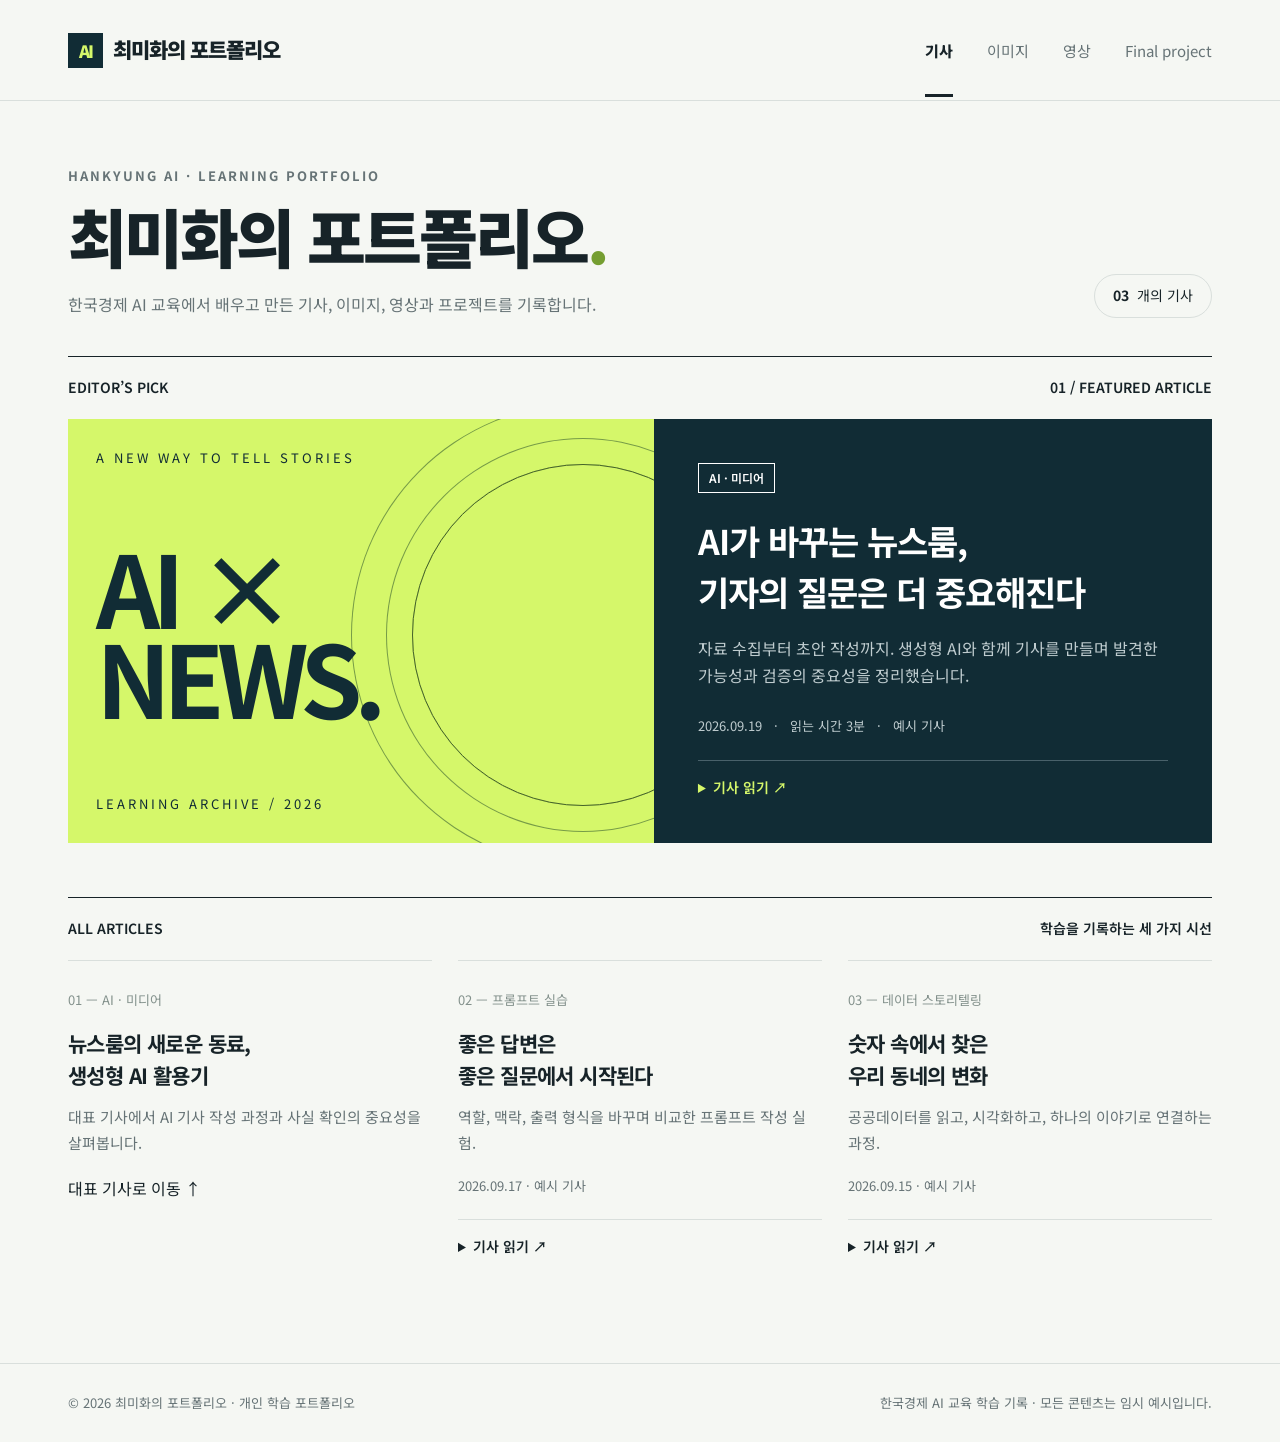
==== index.html @ 6d5ea94c "Add files via upload" ====
<!DOCTYPE html><html lang="ko"><head><meta charset="UTF-8"><meta name="viewport" content="width=device-width, initial-scale=1"><meta name="description" content="한국경제 AI 교육 포트폴리오 — 기사 학습 기록"><title>최미화의 포트폴리오</title><link rel="icon" type="image/svg+xml" href="data:image/svg+xml,%3Csvg xmlns='http://www.w3.org/2000/svg' viewBox='0 0 32 32'%3E%3Crect width='32' height='32' rx='6' fill='%23112c35'/%3E%3Ctext x='5' y='23' font-family='sans-serif' font-size='20' font-weight='bold' fill='%23d5f76a'%3EA%3C/text%3E%3C/svg%3E"><link rel="stylesheet" href="style.css"></head><body><a class="skip" href="#main">본문 바로가기</a><header><div class="wrap head"><a class="brand" href="index.html"><span>AI</span>최미화의 포트폴리오</a><nav aria-label="주요 메뉴"><a href="article.html" aria-current="page">기사</a><a href="image.html">이미지</a><a href="video.html">영상</a><a href="final.html">Final project</a></nav></div></header><main id="main" class="wrap"><section class="intro"><div><div class="eyebrow">HANKYUNG AI · LEARNING PORTFOLIO</div><h1>최미화의 포트폴리오<span style="color:#759e31">.</span></h1><p>한국경제 AI 교육에서 배우고 만든 기사, 이미지, 영상과 프로젝트를 기록합니다.</p></div><div class="count"><b>03</b>개의 기사</div></section><div class="sectionline"><span>EDITOR’S PICK</span><span>01 / FEATURED ARTICLE</span></div><section class="feature"><div class="art" role="img" aria-label="AI와 뉴스의 만남을 표현한 라임색 타이포그래피"><span class="small">A NEW WAY TO TELL STORIES</span><strong>AI ×<br>NEWS.</strong><span class="small">LEARNING ARCHIVE / 2026</span></div><div class="feature-copy"><span class="tag">AI · 미디어</span><h2>AI가 바꾸는 뉴스룸,<br>기자의 질문은 더 중요해진다</h2><p>자료 수집부터 초안 작성까지. 생성형 AI와 함께 기사를 만들며 발견한 가능성과 검증의 중요성을 정리했습니다.</p><div class="meta">2026.09.19 &nbsp; · &nbsp; 읽는 시간 3분 &nbsp; · &nbsp; 예시 기사</div><details><summary>기사 읽기 ↗</summary><p>생성형 AI는 방대한 자료에서 핵심을 찾고 다양한 문장 구조를 제안하는 데 도움을 준다. 교육 실습에서는 같은 자료를 바탕으로 질문을 바꿔가며 기사 초안을 비교했다.</p><p>구체적인 독자와 주제를 제시할수록 초안의 방향은 선명해졌다. 하지만 자연스러운 문장이 곧 정확한 사실을 의미하지는 않았다. 숫자와 인용, 출처는 원문을 확인하는 과정이 필요했다.</p><p>이번 실습의 결론은 단순하다. AI를 활용할수록 무엇을 묻고 무엇을 검증할지 판단하는 사람의 역할이 중요해진다.</p></details></div></section><div class="sectionline"><span>ALL ARTICLES</span><span>학습을 기록하는 세 가지 시선</span></div><div class="grid"><article class="article-card"><span class="num">01 — AI · 미디어</span><h3>뉴스룸의 새로운 동료,<br>생성형 AI 활용기</h3><p>대표 기사에서 AI 기사 작성 과정과 사실 확인의 중요성을 살펴봅니다.</p><a href="#main">대표 기사로 이동 ↑</a></article><article class="article-card"><span class="num">02 — 프롬프트 실습</span><h3>좋은 답변은<br>좋은 질문에서 시작된다</h3><p>역할, 맥락, 출력 형식을 바꾸며 비교한 프롬프트 작성 실험.</p><div class="meta">2026.09.17 · 예시 기사</div><details><summary>기사 읽기 ↗</summary><p>“기사를 써줘”라는 요청에 독자와 분량, 참고 자료를 더해 보았다. 구체적인 조건을 전달하자 결과를 비교하고 수정하기 쉬워졌다. 초안을 검토한 뒤 추가 질문으로 내용을 다듬는 방식도 효과적이었다.</p></details></article><article class="article-card"><span class="num">03 — 데이터 스토리텔링</span><h3>숫자 속에서 찾은<br>우리 동네의 변화</h3><p>공공데이터를 읽고, 시각화하고, 하나의 이야기로 연결하는 과정.</p><div class="meta">2026.09.15 · 예시 기사</div><details><summary>기사 읽기 ↗</summary><p>지역별 변화 추이를 비교하는 가상의 데이터 기사 기획이다. 데이터를 해석하기 전 기준 연도와 단위, 누락 값을 확인하고, 그래프가 전달하는 메시지와 한계를 함께 설명하는 연습을 담았다.</p></details></article></div></main><footer><div class="wrap foot"><span>© 2026 최미화의 포트폴리오 · 개인 학습 포트폴리오</span><span>한국경제 AI 교육 학습 기록 · 모든 콘텐츠는 임시 예시입니다.</span></div></footer></body></html>
---- style.css ----
@import url('https://fonts.googleapis.com/css2?family=Noto+Sans+KR:wght@400;500;600;700;800;900&display=swap');
:root{--ink:#172328;--muted:#667376;--line:#d9dfdc;--paper:#f5f7f3;--lime:#d5f76a;--navy:#112c35}*{box-sizing:border-box}body{margin:0;background:var(--paper);color:var(--ink);font-family:'Noto Sans KR',sans-serif;font-size:16px;line-height:1.7}a{color:inherit;text-decoration:none}button{font:inherit}a:focus-visible,summary:focus-visible{outline:3px solid #638521;outline-offset:6px}.wrap{max-width:1240px;margin:auto;padding:0 48px}header{border-bottom:1px solid var(--line)}.head{min-height:100px;display:flex;justify-content:space-between;align-items:center;gap:30px}.brand{font-size:21px;font-weight:900;letter-spacing:-1px}.brand span{display:inline-grid;place-items:center;width:35px;height:35px;background:var(--navy);color:var(--lime);margin-right:10px;font-size:17px;letter-spacing:-2px}nav{display:flex;gap:34px}nav a{padding:35px 0 30px;color:var(--muted);font-size:15px}nav a[aria-current]{color:var(--ink);font-weight:800;border-bottom:3px solid var(--ink)}.intro{padding:64px 0 38px;display:flex;justify-content:space-between;align-items:end;gap:24px}.eyebrow{font-size:13px;letter-spacing:2px;font-weight:700;text-transform:uppercase;color:var(--muted)}h1{font-size:64px;line-height:1.15;letter-spacing:-3px;margin:12px 0 18px;font-weight:900}h2,h3,p{margin:0}h2{font-size:29px;line-height:1.5;letter-spacing:-1px}h3{font-size:21px;line-height:1.5;letter-spacing:-.6px}.intro p{color:var(--muted)}.count{white-space:nowrap;font-size:14px;border:1px solid var(--line);border-radius:30px;padding:9px 18px}.count b{margin-right:8px}.sectionline{display:flex;justify-content:space-between;border-top:1px solid var(--ink);padding:19px 0;font-size:14px;font-weight:600}.feature{display:grid;grid-template-columns:1.05fr 1fr;background:var(--navy);color:white;margin-bottom:54px}.feature-copy{padding:44px}.tag{display:inline-block;padding:4px 10px;font-size:12px;font-weight:600;border:1px solid currentColor;margin-bottom:22px}.feature h2{font-size:34px}.feature p{color:#bfcccf;margin:18px 0 26px}.meta{font-size:13px;color:var(--muted)}.feature .meta{color:#bfcccf}.art{min-height:320px;position:relative;overflow:hidden;background:#d5f76a;display:flex;flex-direction:column;justify-content:space-between;padding:28px;color:var(--navy)}.art strong{font-size:100px;line-height:.9;letter-spacing:-8px;z-index:1}.art .small{font-size:13px;letter-spacing:3px}.art:after{content:'';position:absolute;width:340px;height:340px;border:1px solid #446229;border-radius:50%;right:-100px;top:45px;box-shadow:0 0 0 25px #d5f76a,0 0 0 26px #769b47,0 0 0 60px #d5f76a,0 0 0 61px #769b47}.grid{display:grid;grid-template-columns:repeat(3,1fr);gap:26px}.article-card{padding:24px 0;border-top:1px solid var(--line)}.article-card .num{color:#83918c;font-size:13px}.article-card h3{margin:16px 0 13px}.article-card p{font-size:15px;color:var(--muted);margin-bottom:20px}details{margin-top:22px;border-top:1px solid var(--line);padding-top:15px}summary{cursor:pointer;font-size:14px;font-weight:600}details p{margin-top:16px!important}.feature details{border-color:#49616a}.feature summary{color:var(--lime)}footer{margin-top:80px;padding:28px 0;border-top:1px solid var(--line);font-size:13px;color:var(--muted)}.foot{display:flex;justify-content:space-between;gap:20px}.gallery{display:grid;grid-template-columns:repeat(2,1fr);gap:38px 28px}.gallery figure{margin:0}.visual{height:340px;overflow:hidden;position:relative}.v1{background:radial-gradient(ellipse at 35% 70%,#d4ff7a 0,transparent 44%),radial-gradient(ellipse at 80% 20%,#8da2fb 0,transparent 55%),#24483c}.v2{background:repeating-radial-gradient(ellipse at 100% 100%,#142e39 0 18px,#e2f4b2 19px 20px,#142e39 21px 38px)}.v3{background:linear-gradient(125deg,#f79961 0%,#facac0 35%,#a6bafa 65%,#314b6d 100%)}.v4{background:conic-gradient(from 45deg at 50% 50%,#172e37 0 25%,#d5f76a 0 50%,#e9eee3 0 75%,#97afa0 0)}.visual span{position:absolute;left:22px;top:20px;font-size:12px;letter-spacing:2px;background:#ffffffdb;padding:4px 10px}.gallery figcaption{padding-top:17px;display:flex;justify-content:space-between;gap:15px}.gallery figcaption p{font-size:14px;color:var(--muted);margin-top:5px}.note{font-size:14px;color:var(--muted);padding:16px 0 30px}.screen{background:#132a33;min-height:350px;display:grid;place-items:center;text-align:center;color:#eef4e7;padding:36px}.screen .screen-title{font-size:46px;letter-spacing:-2px;font-weight:800;line-height:1.3}.screen .screen-title em{font-style:normal;color:var(--lime)}.screen .label{font-size:12px;letter-spacing:3px;margin-bottom:25px}.screen .badge{display:inline-block;font-size:13px;border:1px solid #52666c;border-radius:24px;padding:5px 14px;margin-top:25px}.video-layout{display:grid;grid-template-columns:1.6fr 1fr;gap:36px}.video-main h2{margin:24px 0 12px}.video-main p{color:var(--muted)}.playlist{border-top:1px solid var(--ink)}.episode{padding:23px 0;border-bottom:1px solid var(--line);display:grid;grid-template-columns:35px 1fr;gap:15px}.episode>span{font-size:13px;color:var(--muted)}.episode h3{font-size:18px}.episode p{font-size:14px;color:var(--muted);margin:8px 0}.project-banner{padding:48px;background:var(--navy);color:white;display:grid;grid-template-columns:1.3fr 1fr;gap:50px}.project-banner h2{font-size:42px;line-height:1.35;margin-bottom:23px}.project-banner p{color:#c2d0d2}.project-diagram{display:flex;flex-direction:column;justify-content:center;gap:12px}.step{padding:15px 20px;border:1px solid #526870;display:flex;gap:25px;align-items:center}.step:last-child{background:var(--lime);color:var(--navy);border-color:var(--lime)}.step span{font-size:12px;opacity:.7}.project-info{display:grid;grid-template-columns:repeat(3,1fr);border-bottom:1px solid var(--line);padding:24px 0;gap:24px}.project-info span{display:block;font-size:13px;color:var(--muted);margin-bottom:6px}.project-sections{display:grid;grid-template-columns:1fr 2fr;gap:40px;padding:38px 0;border-bottom:1px solid var(--line)}.project-sections p{color:var(--muted)}.project-sections ol{margin:0;padding-left:24px}.project-sections li{padding-bottom:12px}.pill{font-size:13px;padding:6px 12px;background:#e7ede1;display:inline-block;margin:4px 5px 0 0}.skip{position:absolute;left:15px;top:-100px;background:white;padding:10px;z-index:10}.skip:focus{top:10px}@media(max-width:800px){.wrap{padding:0 24px}.head{flex-direction:column;align-items:start;gap:10px;padding-top:23px}nav{width:100%;justify-content:space-between;gap:10px}nav a{padding:12px 0 17px;font-size:14px}.intro{padding:42px 0 28px}h1{font-size:46px}.feature,.video-layout,.project-banner{grid-template-columns:1fr}.feature-copy{padding:28px}.feature h2{font-size:28px}.art{min-height:260px}.grid{grid-template-columns:1fr}.gallery{gap:28px 18px}.visual{height:260px}.project-banner{padding:28px;gap:25px}.project-banner h2{font-size:32px}.project-sections{grid-template-columns:1fr;gap:20px}.screen .screen-title{font-size:37px}}@media(max-width:480px){.intro{display:block}.count{display:inline-block;margin-top:20px}.gallery{grid-template-columns:1fr}.visual{height:310px}.foot{flex-direction:column;gap:4px}.project-info{grid-template-columns:1fr;gap:16px}h1{font-size:40px}.intro p{font-size:15px}.brand{font-size:19px}}
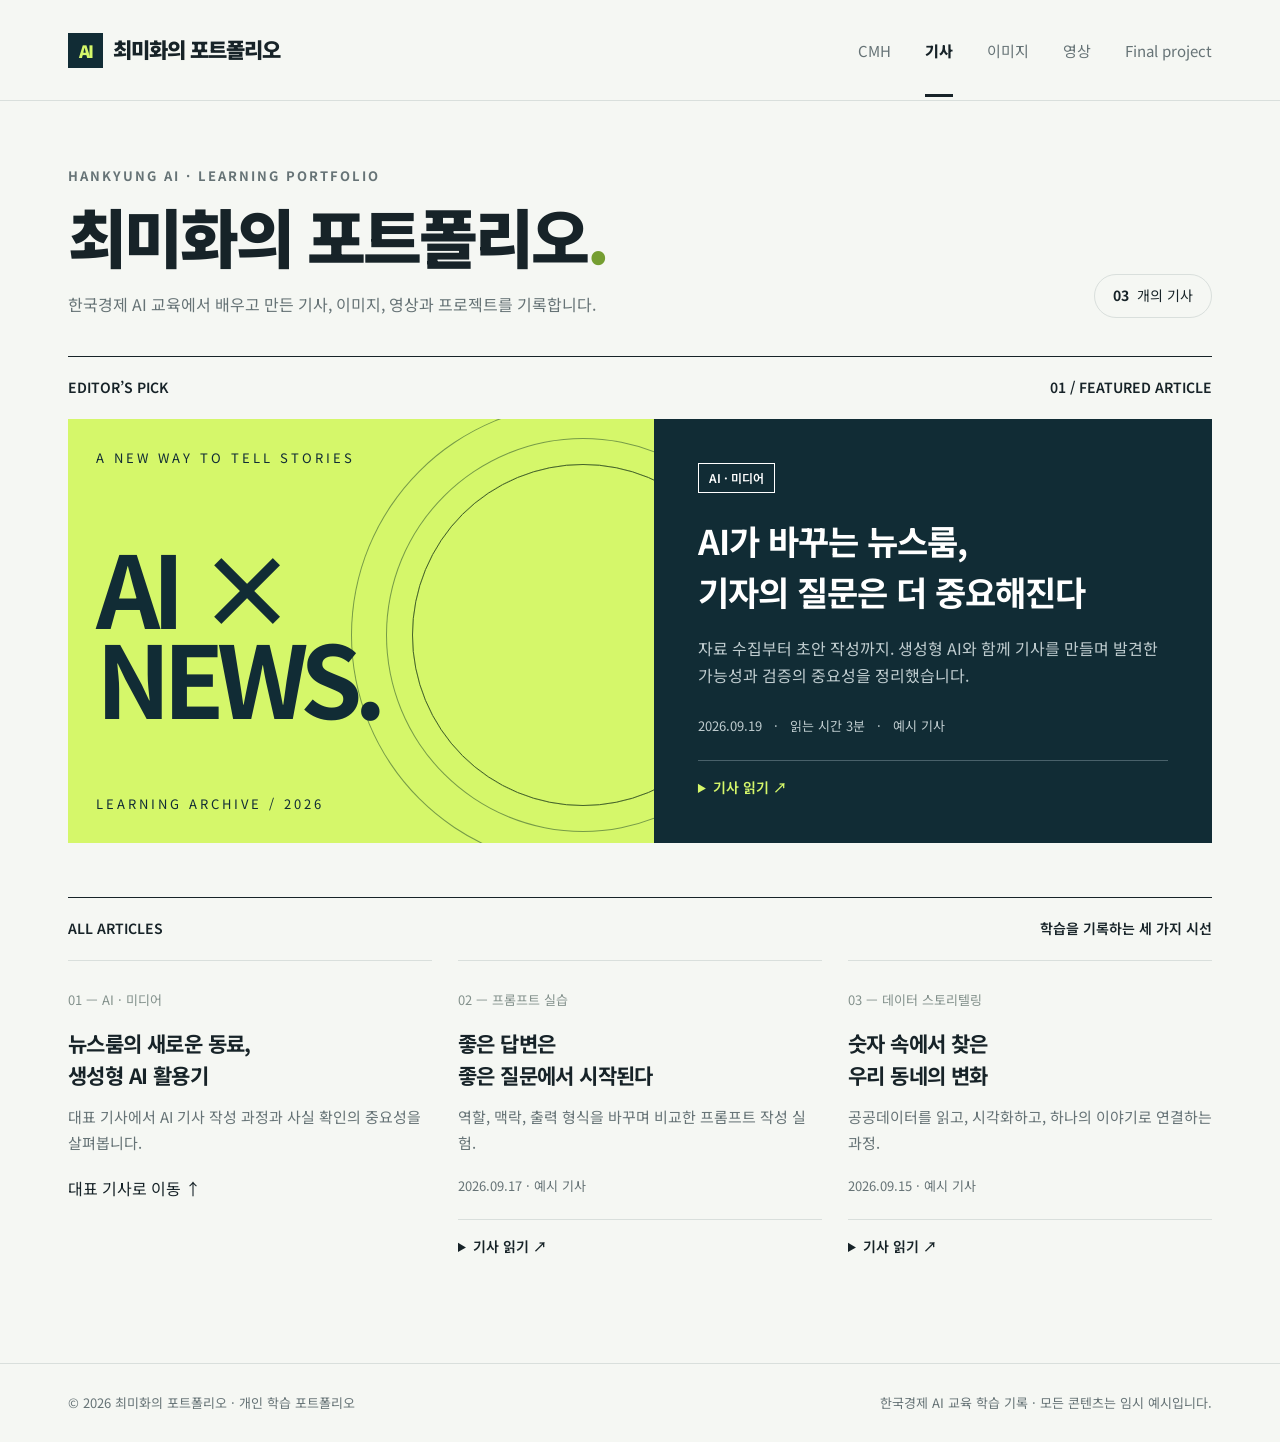
==== commit ecb4b2d7: "Add CMH introduction and update portfolio navigation" ====
--- a/index.html
+++ b/index.html
@@ -1 +1 @@
-<!DOCTYPE html><html lang="ko"><head><meta charset="UTF-8"><meta name="viewport" content="width=device-width, initial-scale=1"><meta name="description" content="한국경제 AI 교육 포트폴리오 — 기사 학습 기록"><title>최미화의 포트폴리오</title><link rel="icon" type="image/svg+xml" href="data:image/svg+xml,%3Csvg xmlns='http://www.w3.org/2000/svg' viewBox='0 0 32 32'%3E%3Crect width='32' height='32' rx='6' fill='%23112c35'/%3E%3Ctext x='5' y='23' font-family='sans-serif' font-size='20' font-weight='bold' fill='%23d5f76a'%3EA%3C/text%3E%3C/svg%3E"><link rel="stylesheet" href="style.css"></head><body><a class="skip" href="#main">본문 바로가기</a><header><div class="wrap head"><a class="brand" href="index.html"><span>AI</span>최미화의 포트폴리오</a><nav aria-label="주요 메뉴"><a href="article.html" aria-current="page">기사</a><a href="image.html">이미지</a><a href="video.html">영상</a><a href="final.html">Final project</a></nav></div></header><main id="main" class="wrap"><section class="intro"><div><div class="eyebrow">HANKYUNG AI · LEARNING PORTFOLIO</div><h1>최미화의 포트폴리오<span style="color:#759e31">.</span></h1><p>한국경제 AI 교육에서 배우고 만든 기사, 이미지, 영상과 프로젝트를 기록합니다.</p></div><div class="count"><b>03</b>개의 기사</div></section><div class="sectionline"><span>EDITOR’S PICK</span><span>01 / FEATURED ARTICLE</span></div><section class="feature"><div class="art" role="img" aria-label="AI와 뉴스의 만남을 표현한 라임색 타이포그래피"><span class="small">A NEW WAY TO TELL STORIES</span><strong>AI ×<br>NEWS.</strong><span class="small">LEARNING ARCHIVE / 2026</span></div><div class="feature-copy"><span class="tag">AI · 미디어</span><h2>AI가 바꾸는 뉴스룸,<br>기자의 질문은 더 중요해진다</h2><p>자료 수집부터 초안 작성까지. 생성형 AI와 함께 기사를 만들며 발견한 가능성과 검증의 중요성을 정리했습니다.</p><div class="meta">2026.09.19 &nbsp; · &nbsp; 읽는 시간 3분 &nbsp; · &nbsp; 예시 기사</div><details><summary>기사 읽기 ↗</summary><p>생성형 AI는 방대한 자료에서 핵심을 찾고 다양한 문장 구조를 제안하는 데 도움을 준다. 교육 실습에서는 같은 자료를 바탕으로 질문을 바꿔가며 기사 초안을 비교했다.</p><p>구체적인 독자와 주제를 제시할수록 초안의 방향은 선명해졌다. 하지만 자연스러운 문장이 곧 정확한 사실을 의미하지는 않았다. 숫자와 인용, 출처는 원문을 확인하는 과정이 필요했다.</p><p>이번 실습의 결론은 단순하다. AI를 활용할수록 무엇을 묻고 무엇을 검증할지 판단하는 사람의 역할이 중요해진다.</p></details></div></section><div class="sectionline"><span>ALL ARTICLES</span><span>학습을 기록하는 세 가지 시선</span></div><div class="grid"><article class="article-card"><span class="num">01 — AI · 미디어</span><h3>뉴스룸의 새로운 동료,<br>생성형 AI 활용기</h3><p>대표 기사에서 AI 기사 작성 과정과 사실 확인의 중요성을 살펴봅니다.</p><a href="#main">대표 기사로 이동 ↑</a></article><article class="article-card"><span class="num">02 — 프롬프트 실습</span><h3>좋은 답변은<br>좋은 질문에서 시작된다</h3><p>역할, 맥락, 출력 형식을 바꾸며 비교한 프롬프트 작성 실험.</p><div class="meta">2026.09.17 · 예시 기사</div><details><summary>기사 읽기 ↗</summary><p>“기사를 써줘”라는 요청에 독자와 분량, 참고 자료를 더해 보았다. 구체적인 조건을 전달하자 결과를 비교하고 수정하기 쉬워졌다. 초안을 검토한 뒤 추가 질문으로 내용을 다듬는 방식도 효과적이었다.</p></details></article><article class="article-card"><span class="num">03 — 데이터 스토리텔링</span><h3>숫자 속에서 찾은<br>우리 동네의 변화</h3><p>공공데이터를 읽고, 시각화하고, 하나의 이야기로 연결하는 과정.</p><div class="meta">2026.09.15 · 예시 기사</div><details><summary>기사 읽기 ↗</summary><p>지역별 변화 추이를 비교하는 가상의 데이터 기사 기획이다. 데이터를 해석하기 전 기준 연도와 단위, 누락 값을 확인하고, 그래프가 전달하는 메시지와 한계를 함께 설명하는 연습을 담았다.</p></details></article></div></main><footer><div class="wrap foot"><span>© 2026 최미화의 포트폴리오 · 개인 학습 포트폴리오</span><span>한국경제 AI 교육 학습 기록 · 모든 콘텐츠는 임시 예시입니다.</span></div></footer></body></html>+<!DOCTYPE html><html lang="ko"><head><meta charset="UTF-8"><meta name="viewport" content="width=device-width, initial-scale=1"><meta name="description" content="한국경제 AI 교육 포트폴리오 — 기사 학습 기록"><title>최미화의 포트폴리오</title><link rel="icon" type="image/svg+xml" href="data:image/svg+xml,%3Csvg xmlns='http://www.w3.org/2000/svg' viewBox='0 0 32 32'%3E%3Crect width='32' height='32' rx='6' fill='%23112c35'/%3E%3Ctext x='5' y='23' font-family='sans-serif' font-size='20' font-weight='bold' fill='%23d5f76a'%3EA%3C/text%3E%3C/svg%3E"><link rel="stylesheet" href="style.css"></head><body><a class="skip" href="#main">본문 바로가기</a><header><div class="wrap head"><a class="brand" href="index.html"><span>AI</span>최미화의 포트폴리오</a><nav aria-label="주요 메뉴"><a href="introduce.html">CMH</a><a href="article.html" aria-current="page">기사</a><a href="image.html">이미지</a><a href="video.html">영상</a><a href="final.html">Final project</a></nav></div></header><main id="main" class="wrap"><section class="intro"><div><div class="eyebrow">HANKYUNG AI · LEARNING PORTFOLIO</div><h1>최미화의 포트폴리오<span style="color:#759e31">.</span></h1><p>한국경제 AI 교육에서 배우고 만든 기사, 이미지, 영상과 프로젝트를 기록합니다.</p></div><div class="count"><b>03</b>개의 기사</div></section><div class="sectionline"><span>EDITOR’S PICK</span><span>01 / FEATURED ARTICLE</span></div><section class="feature"><div class="art" role="img" aria-label="AI와 뉴스의 만남을 표현한 라임색 타이포그래피"><span class="small">A NEW WAY TO TELL STORIES</span><strong>AI ×<br>NEWS.</strong><span class="small">LEARNING ARCHIVE / 2026</span></div><div class="feature-copy"><span class="tag">AI · 미디어</span><h2>AI가 바꾸는 뉴스룸,<br>기자의 질문은 더 중요해진다</h2><p>자료 수집부터 초안 작성까지. 생성형 AI와 함께 기사를 만들며 발견한 가능성과 검증의 중요성을 정리했습니다.</p><div class="meta">2026.09.19 &nbsp; · &nbsp; 읽는 시간 3분 &nbsp; · &nbsp; 예시 기사</div><details><summary>기사 읽기 ↗</summary><p>생성형 AI는 방대한 자료에서 핵심을 찾고 다양한 문장 구조를 제안하는 데 도움을 준다. 교육 실습에서는 같은 자료를 바탕으로 질문을 바꿔가며 기사 초안을 비교했다.</p><p>구체적인 독자와 주제를 제시할수록 초안의 방향은 선명해졌다. 하지만 자연스러운 문장이 곧 정확한 사실을 의미하지는 않았다. 숫자와 인용, 출처는 원문을 확인하는 과정이 필요했다.</p><p>이번 실습의 결론은 단순하다. AI를 활용할수록 무엇을 묻고 무엇을 검증할지 판단하는 사람의 역할이 중요해진다.</p></details></div></section><div class="sectionline"><span>ALL ARTICLES</span><span>학습을 기록하는 세 가지 시선</span></div><div class="grid"><article class="article-card"><span class="num">01 — AI · 미디어</span><h3>뉴스룸의 새로운 동료,<br>생성형 AI 활용기</h3><p>대표 기사에서 AI 기사 작성 과정과 사실 확인의 중요성을 살펴봅니다.</p><a href="#main">대표 기사로 이동 ↑</a></article><article class="article-card"><span class="num">02 — 프롬프트 실습</span><h3>좋은 답변은<br>좋은 질문에서 시작된다</h3><p>역할, 맥락, 출력 형식을 바꾸며 비교한 프롬프트 작성 실험.</p><div class="meta">2026.09.17 · 예시 기사</div><details><summary>기사 읽기 ↗</summary><p>“기사를 써줘”라는 요청에 독자와 분량, 참고 자료를 더해 보았다. 구체적인 조건을 전달하자 결과를 비교하고 수정하기 쉬워졌다. 초안을 검토한 뒤 추가 질문으로 내용을 다듬는 방식도 효과적이었다.</p></details></article><article class="article-card"><span class="num">03 — 데이터 스토리텔링</span><h3>숫자 속에서 찾은<br>우리 동네의 변화</h3><p>공공데이터를 읽고, 시각화하고, 하나의 이야기로 연결하는 과정.</p><div class="meta">2026.09.15 · 예시 기사</div><details><summary>기사 읽기 ↗</summary><p>지역별 변화 추이를 비교하는 가상의 데이터 기사 기획이다. 데이터를 해석하기 전 기준 연도와 단위, 누락 값을 확인하고, 그래프가 전달하는 메시지와 한계를 함께 설명하는 연습을 담았다.</p></details></article></div></main><footer><div class="wrap foot"><span>© 2026 최미화의 포트폴리오 · 개인 학습 포트폴리오</span><span>한국경제 AI 교육 학습 기록 · 모든 콘텐츠는 임시 예시입니다.</span></div></footer></body></html>
--- a/style.css
+++ b/style.css
@@ -1,2 +1,4 @@
 @import url('https://fonts.googleapis.com/css2?family=Noto+Sans+KR:wght@400;500;600;700;800;900&display=swap');
 :root{--ink:#172328;--muted:#667376;--line:#d9dfdc;--paper:#f5f7f3;--lime:#d5f76a;--navy:#112c35}*{box-sizing:border-box}body{margin:0;background:var(--paper);color:var(--ink);font-family:'Noto Sans KR',sans-serif;font-size:16px;line-height:1.7}a{color:inherit;text-decoration:none}button{font:inherit}a:focus-visible,summary:focus-visible{outline:3px solid #638521;outline-offset:6px}.wrap{max-width:1240px;margin:auto;padding:0 48px}header{border-bottom:1px solid var(--line)}.head{min-height:100px;display:flex;justify-content:space-between;align-items:center;gap:30px}.brand{font-size:21px;font-weight:900;letter-spacing:-1px}.brand span{display:inline-grid;place-items:center;width:35px;height:35px;background:var(--navy);color:var(--lime);margin-right:10px;font-size:17px;letter-spacing:-2px}nav{display:flex;gap:34px}nav a{padding:35px 0 30px;color:var(--muted);font-size:15px}nav a[aria-current]{color:var(--ink);font-weight:800;border-bottom:3px solid var(--ink)}.intro{padding:64px 0 38px;display:flex;justify-content:space-between;align-items:end;gap:24px}.eyebrow{font-size:13px;letter-spacing:2px;font-weight:700;text-transform:uppercase;color:var(--muted)}h1{font-size:64px;line-height:1.15;letter-spacing:-3px;margin:12px 0 18px;font-weight:900}h2,h3,p{margin:0}h2{font-size:29px;line-height:1.5;letter-spacing:-1px}h3{font-size:21px;line-height:1.5;letter-spacing:-.6px}.intro p{color:var(--muted)}.count{white-space:nowrap;font-size:14px;border:1px solid var(--line);border-radius:30px;padding:9px 18px}.count b{margin-right:8px}.sectionline{display:flex;justify-content:space-between;border-top:1px solid var(--ink);padding:19px 0;font-size:14px;font-weight:600}.feature{display:grid;grid-template-columns:1.05fr 1fr;background:var(--navy);color:white;margin-bottom:54px}.feature-copy{padding:44px}.tag{display:inline-block;padding:4px 10px;font-size:12px;font-weight:600;border:1px solid currentColor;margin-bottom:22px}.feature h2{font-size:34px}.feature p{color:#bfcccf;margin:18px 0 26px}.meta{font-size:13px;color:var(--muted)}.feature .meta{color:#bfcccf}.art{min-height:320px;position:relative;overflow:hidden;background:#d5f76a;display:flex;flex-direction:column;justify-content:space-between;padding:28px;color:var(--navy)}.art strong{font-size:100px;line-height:.9;letter-spacing:-8px;z-index:1}.art .small{font-size:13px;letter-spacing:3px}.art:after{content:'';position:absolute;width:340px;height:340px;border:1px solid #446229;border-radius:50%;right:-100px;top:45px;box-shadow:0 0 0 25px #d5f76a,0 0 0 26px #769b47,0 0 0 60px #d5f76a,0 0 0 61px #769b47}.grid{display:grid;grid-template-columns:repeat(3,1fr);gap:26px}.article-card{padding:24px 0;border-top:1px solid var(--line)}.article-card .num{color:#83918c;font-size:13px}.article-card h3{margin:16px 0 13px}.article-card p{font-size:15px;color:var(--muted);margin-bottom:20px}details{margin-top:22px;border-top:1px solid var(--line);padding-top:15px}summary{cursor:pointer;font-size:14px;font-weight:600}details p{margin-top:16px!important}.feature details{border-color:#49616a}.feature summary{color:var(--lime)}footer{margin-top:80px;padding:28px 0;border-top:1px solid var(--line);font-size:13px;color:var(--muted)}.foot{display:flex;justify-content:space-between;gap:20px}.gallery{display:grid;grid-template-columns:repeat(2,1fr);gap:38px 28px}.gallery figure{margin:0}.visual{height:340px;overflow:hidden;position:relative}.v1{background:radial-gradient(ellipse at 35% 70%,#d4ff7a 0,transparent 44%),radial-gradient(ellipse at 80% 20%,#8da2fb 0,transparent 55%),#24483c}.v2{background:repeating-radial-gradient(ellipse at 100% 100%,#142e39 0 18px,#e2f4b2 19px 20px,#142e39 21px 38px)}.v3{background:linear-gradient(125deg,#f79961 0%,#facac0 35%,#a6bafa 65%,#314b6d 100%)}.v4{background:conic-gradient(from 45deg at 50% 50%,#172e37 0 25%,#d5f76a 0 50%,#e9eee3 0 75%,#97afa0 0)}.visual span{position:absolute;left:22px;top:20px;font-size:12px;letter-spacing:2px;background:#ffffffdb;padding:4px 10px}.gallery figcaption{padding-top:17px;display:flex;justify-content:space-between;gap:15px}.gallery figcaption p{font-size:14px;color:var(--muted);margin-top:5px}.note{font-size:14px;color:var(--muted);padding:16px 0 30px}.screen{background:#132a33;min-height:350px;display:grid;place-items:center;text-align:center;color:#eef4e7;padding:36px}.screen .screen-title{font-size:46px;letter-spacing:-2px;font-weight:800;line-height:1.3}.screen .screen-title em{font-style:normal;color:var(--lime)}.screen .label{font-size:12px;letter-spacing:3px;margin-bottom:25px}.screen .badge{display:inline-block;font-size:13px;border:1px solid #52666c;border-radius:24px;padding:5px 14px;margin-top:25px}.video-layout{display:grid;grid-template-columns:1.6fr 1fr;gap:36px}.video-main h2{margin:24px 0 12px}.video-main p{color:var(--muted)}.playlist{border-top:1px solid var(--ink)}.episode{padding:23px 0;border-bottom:1px solid var(--line);display:grid;grid-template-columns:35px 1fr;gap:15px}.episode>span{font-size:13px;color:var(--muted)}.episode h3{font-size:18px}.episode p{font-size:14px;color:var(--muted);margin:8px 0}.project-banner{padding:48px;background:var(--navy);color:white;display:grid;grid-template-columns:1.3fr 1fr;gap:50px}.project-banner h2{font-size:42px;line-height:1.35;margin-bottom:23px}.project-banner p{color:#c2d0d2}.project-diagram{display:flex;flex-direction:column;justify-content:center;gap:12px}.step{padding:15px 20px;border:1px solid #526870;display:flex;gap:25px;align-items:center}.step:last-child{background:var(--lime);color:var(--navy);border-color:var(--lime)}.step span{font-size:12px;opacity:.7}.project-info{display:grid;grid-template-columns:repeat(3,1fr);border-bottom:1px solid var(--line);padding:24px 0;gap:24px}.project-info span{display:block;font-size:13px;color:var(--muted);margin-bottom:6px}.project-sections{display:grid;grid-template-columns:1fr 2fr;gap:40px;padding:38px 0;border-bottom:1px solid var(--line)}.project-sections p{color:var(--muted)}.project-sections ol{margin:0;padding-left:24px}.project-sections li{padding-bottom:12px}.pill{font-size:13px;padding:6px 12px;background:#e7ede1;display:inline-block;margin:4px 5px 0 0}.skip{position:absolute;left:15px;top:-100px;background:white;padding:10px;z-index:10}.skip:focus{top:10px}@media(max-width:800px){.wrap{padding:0 24px}.head{flex-direction:column;align-items:start;gap:10px;padding-top:23px}nav{width:100%;justify-content:space-between;gap:10px}nav a{padding:12px 0 17px;font-size:14px}.intro{padding:42px 0 28px}h1{font-size:46px}.feature,.video-layout,.project-banner{grid-template-columns:1fr}.feature-copy{padding:28px}.feature h2{font-size:28px}.art{min-height:260px}.grid{grid-template-columns:1fr}.gallery{gap:28px 18px}.visual{height:260px}.project-banner{padding:28px;gap:25px}.project-banner h2{font-size:32px}.project-sections{grid-template-columns:1fr;gap:20px}.screen .screen-title{font-size:37px}}@media(max-width:480px){.intro{display:block}.count{display:inline-block;margin-top:20px}.gallery{grid-template-columns:1fr}.visual{height:310px}.foot{flex-direction:column;gap:4px}.project-info{grid-template-columns:1fr;gap:16px}h1{font-size:40px}.intro p{font-size:15px}.brand{font-size:19px}}
+/* CMH introduction */
+nav{flex-wrap:wrap}nav a{white-space:nowrap}.brand{flex-shrink:0}.about-hero{display:grid;grid-template-columns:.85fr 1.15fr;background:var(--navy);color:white}.about-monogram{min-height:380px;background:var(--lime);color:var(--navy);padding:36px;display:flex;flex-direction:column;justify-content:space-between}.about-monogram strong{font-size:clamp(4rem,10vw,8rem);line-height:1.1;letter-spacing:-.07em}.about-monogram span{font-size:14px;letter-spacing:1px}.about-copy{padding:44px}.about-copy h2{font-size:38px;line-height:1.45}.about-copy p{color:#c2d0d2;margin-top:20px}.about-link{display:inline-block;margin-top:28px;padding:10px 18px;background:var(--lime);color:var(--navy);font-weight:700}.about-interests{padding-top:38px}.about-interests .sectionline{align-items:center;gap:16px;flex-wrap:wrap}.about-closing{margin-top:30px;padding:30px;background:#e7ede1;display:flex;align-items:center;justify-content:space-between;gap:24px}.about-closing h2{margin-top:8px;font-size:25px}.about-links{display:flex;gap:12px;flex-wrap:wrap}.about-links a{border-bottom:1px solid var(--ink);padding:8px 4px}.about-hero a:hover,.about-links a:hover{opacity:.8}@media(max-width:1000px){.head{flex-wrap:wrap;gap:10px;padding-top:20px}nav{column-gap:24px}}@media(max-width:800px){.about-hero{grid-template-columns:1fr}.about-monogram{min-height:250px;padding:28px}.about-monogram strong{font-size:5.5rem}.about-copy{padding:28px}.about-copy h2{font-size:30px}.about-closing{align-items:flex-start;flex-direction:column}nav{column-gap:16px}}@media(max-width:380px){nav{justify-content:flex-start}nav a{padding:8px 0}.about-monogram{padding:22px}.about-copy{padding:22px}}
